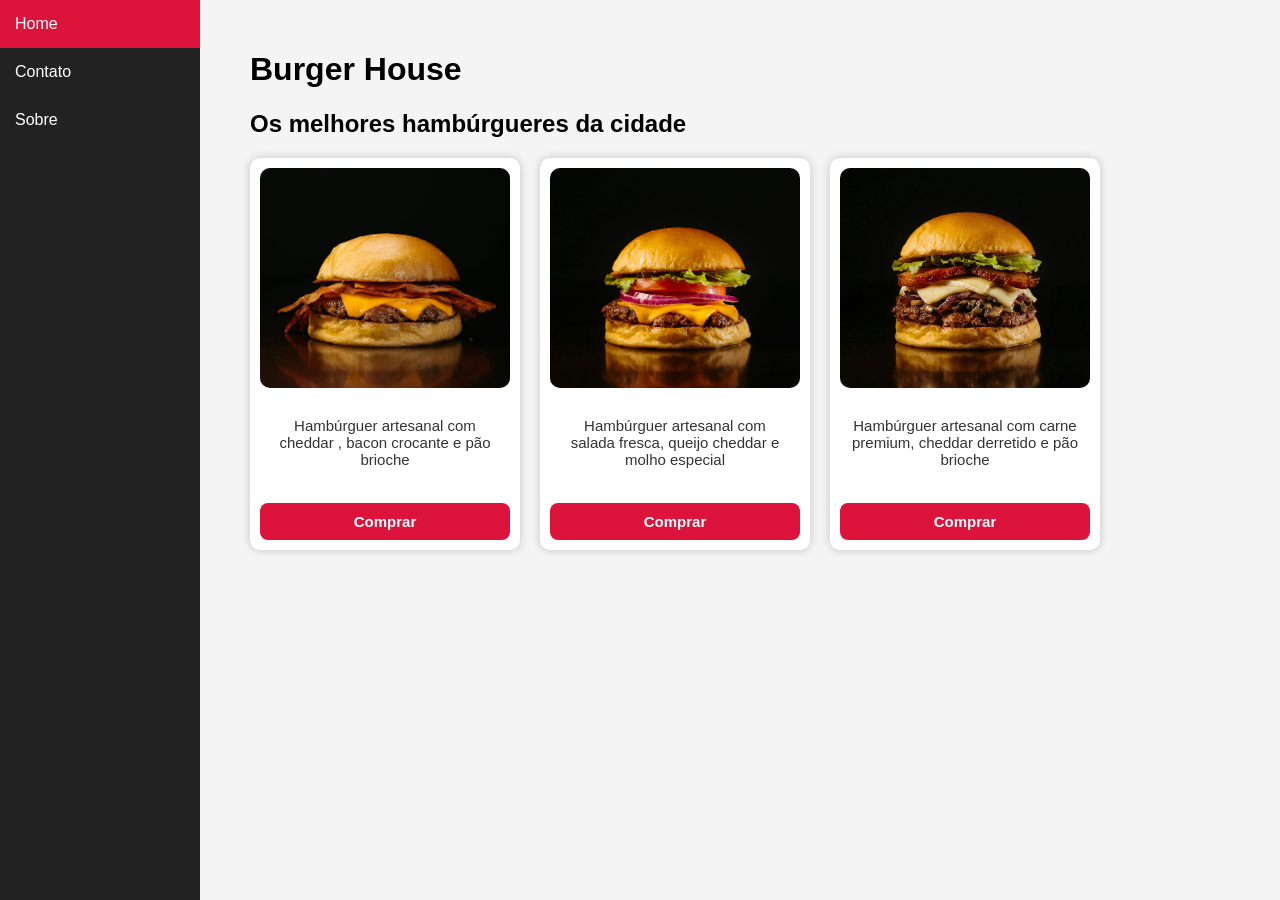
==== html/index.html @ 3adc3c9b "Trabalho facul" ====
<!DOCTYPE html>
<html lang="pt-BR">
<head>
    <meta charset="UTF-8">
    <title>Burger House</title>
    <link rel="icon" type="image/png" href="/img/logo.png">
    <link rel="stylesheet" href="/css/style.css">
</head>

<body>

<div class="sidebar">
    <a class="active" href="index.html">Home</a>
    <a href="form.html">Contato</a>
    <a href="about.html">Sobre</a>
</div>

<div class="content">

    <h1>Burger House</h1>
    <h2>Os melhores hambúrgueres da cidade</h2>

    <div class="cards">

        <div class="card">
            <img src="/img/burger1.jpg" alt="Hamburguer">
            <p class="descricao">Hambúrguer artesanal com cheddar , bacon crocante e pão brioche</p>
            <button onclick="openModal('Tradicional')">
                Comprar
            </button>
        </div>

        <div class="card">
            <img src="/img/burger2.jpg" alt="Hamburguer">
            <p class="descricao">Hambúrguer artesanal com salada fresca, queijo cheddar e molho especial</p>
            <button onclick="openModal('Bacon')">
                Comprar
            </button>
        </div>

        <div class="card">
            <img src="/img/burger3.png" alt="Hamburguer">
            <p class="descricao"> Hambúrguer artesanal com carne premium, cheddar derretido e pão brioche</p>
            <button onclick="openModal('Especial')">
                Comprar
            </button>
        </div>

    </div>
</div>

<div id="modal" class="modal">
    <span class="close" onclick="closeModal()">X</span>

    <h3 id="tituloModal"></h3>
    <p id="textoModal"></p>
</div>

<script src="script/script.js"></script>

</body>
</html>
---- css/style.css ----
body{
    margin:0;
    font-family: Arial;
    background-color:#f4f4f4;
}

.sidebar{
    width:200px;
    height:100%;
    background-color:#222;
    position:fixed;
}

.sidebar a{
    display:block;
    color:white;
    padding:15px;
    text-decoration:none;
}

.sidebar a:hover{
    background-color:#444;
}

.active{
    background-color:crimson;
}

.content{
    margin-left:220px;
    padding:30px;
}

.cards{
    display:flex;
    gap:20px;
    flex-wrap: wrap;
}

.card{
    width:250px;
    background:white;
    padding:10px;
    border-radius:10px;
    box-shadow:0 0 10px rgba(0,0,0,0.2);
}

.card img{
    width:100%;
    height:220px;
    object-fit:cover;
    border-radius:10px;
}

button{
    width:100%;
    padding:10px;
    margin-top:10px;
    background-color:crimson;
    color:white;
    border:none;
    cursor:pointer;
    font-size:15px;
    border-radius:8px;
    font-weight:bold;
    transition:0.3s;
}

button:hover{
    background-color:rgb(252, 28, 73);
    transform:scale(1.03);
}

.modal{
    display:none;
    position:absolute;
    top:30%;
    left:40%;
    background:white;
    padding:20px;
    border-radius:10px;
    box-shadow:0 0 10px rgba(0,0,0,0.3);
}

.close{
    cursor:pointer;
    color:red;
    font-weight:bold;
}

form{
    display:flex;
    flex-direction:column;
    width:300px;
}

input{
    margin-bottom:15px;
    padding:10px;
    border-radius:8px;
    border:1px solid #ccc;
    font-size:15px;
}

input:focus{
    outline:none;
    border:1px solid crimson;
}

textarea{
    width:100%;
    height:120px;
    padding:12px;
    border-radius:8px;
    border:1px solid #ccc;
    resize:none;
    font-size:15px;
    font-family:Arial;
    margin-bottom:15px;
    box-sizing:border-box;
}

textarea:focus{
    outline:none;
    border:1px solid crimson;
}

input[type="submit"]{
    background-color:crimson;
    color:white;
    border:none;
    padding:12px;
    border-radius:8px;
    cursor:pointer;
    font-size:15px;
    font-weight:bold;
    transition:0.3s;
}

input[type="submit"]:hover{
    background-color:rgb(252, 28, 73);
    transform:scale(1.03);
}

.descricao{
    text-align:center;
    padding:10px;
    font-size:15px;
    color:#333;
}

.about-box{
    background-color:white;
    padding:30px;
    border-radius:10px;
    box-shadow:0px 0px 10px rgba(0,0,0,0.1);
    max-width:900px;
}

.about-box h1{
    color:crimson;
    margin-bottom:20px;
    text-align:center;
}

.about-box p{
    font-size:18px;
    line-height:1.6;
    color:#333;
    margin-bottom:15px;
}

.about-info{
    margin-top:30px;
    background-color:#f3f3f3;
    padding:20px;
    border-radius:8px;
}
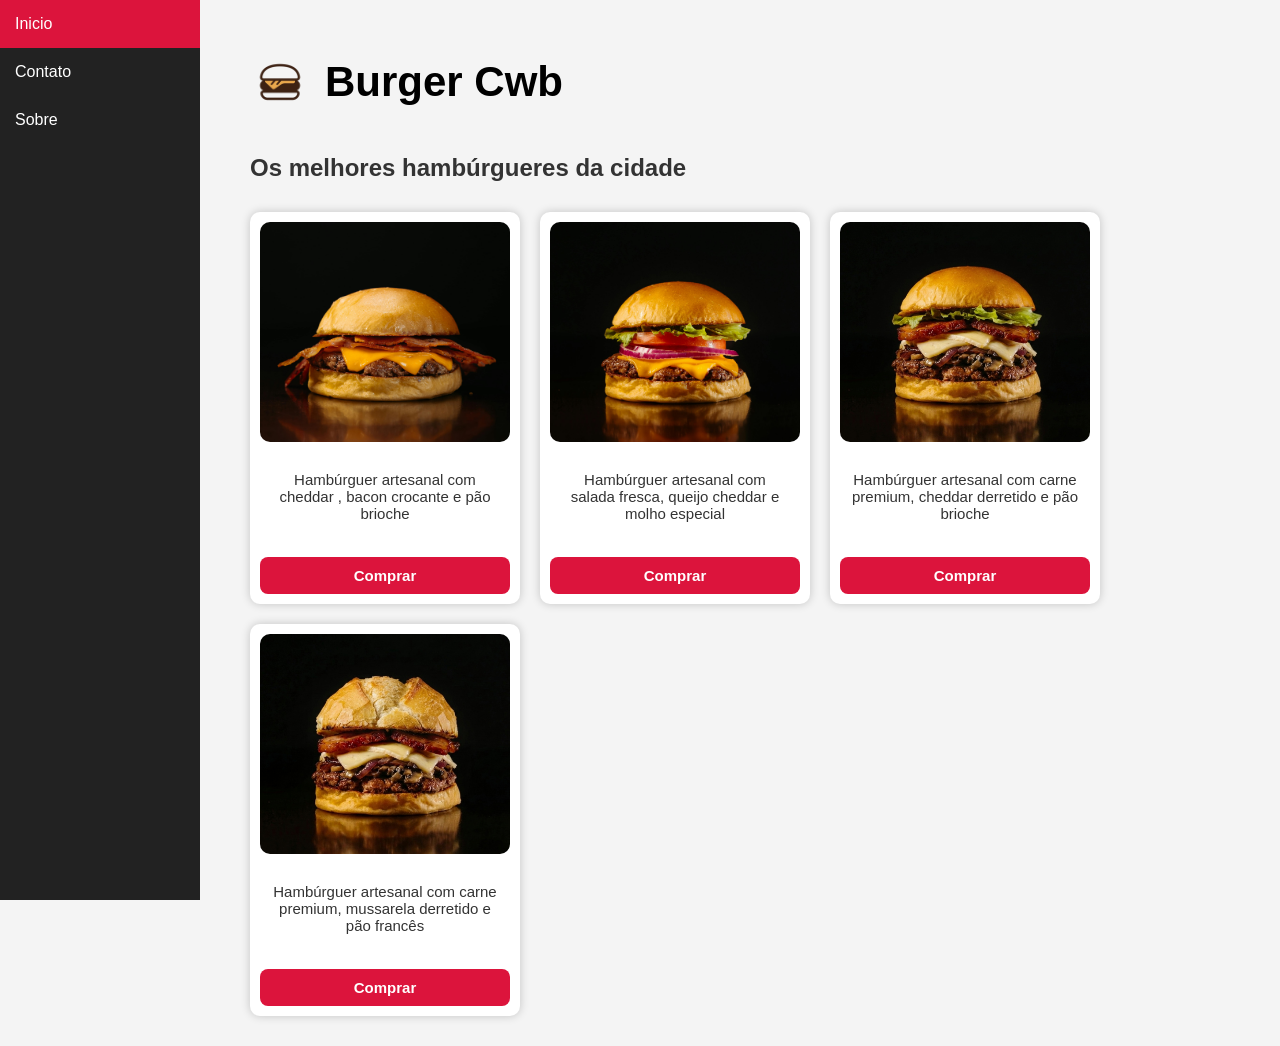
==== commit 3eb813f8: "Melhora funcionalidades e estetica" ====
--- a/html/index.html
+++ b/html/index.html
@@ -2,7 +2,7 @@
 <html lang="pt-BR">
 <head>
     <meta charset="UTF-8">
-    <title>Burger House</title>
+    <title>Burger Cwb</title>
     <link rel="icon" type="image/png" href="/img/logo.png">
     <link rel="stylesheet" href="/css/style.css">
 </head>
@@ -10,14 +10,17 @@
 <body>
 
 <div class="sidebar">
-    <a class="active" href="index.html">Home</a>
+    <a class="active" href="index.html">Inicio</a>
     <a href="form.html">Contato</a>
     <a href="about.html">Sobre</a>
 </div>
 
 <div class="content">
 
-    <h1>Burger House</h1>
+    <div class="titulo-logo">
+    <img src="/img/logo.png" alt="Logo">
+    <h1>Burger Cwb</h1>
+</div>
     <h2>Os melhores hambúrgueres da cidade</h2>
 
     <div class="cards">
@@ -46,6 +49,14 @@
             </button>
         </div>
 
+         <div class="card">
+            <img src="/img/burguer4.png" alt="Hamburguer">
+            <p class="descricao"> Hambúrguer artesanal com carne premium, mussarela derretido e pão francês</p>
+            <button onclick="openModal('Especial')">
+                Comprar
+            </button>
+        </div>
+
     </div>
 </div>
 
--- a/css/style.css
+++ b/css/style.css
@@ -2,6 +2,18 @@
     margin:0;
     font-family: Arial;
     background-color:#f4f4f4;
+}
+
+.titulo-logo{
+    display: flex;
+    align-items: center;
+    gap: 15px;
+}
+
+.titulo-logo img{
+    width: 60px;
+    height: 60px;
+    object-fit: contain;
 }
 
 .sidebar{
@@ -11,6 +23,34 @@
     position:fixed;
 }
 
+h1 {
+    font-size: 42px;
+}
+
+h2 {
+    color: #333;
+    margin-bottom: 30px;
+}
+
+.titulo-contato h1{
+    font-size:40px;
+}
+
+.titulo-contato{
+    display:flex;
+    align-items:center;
+    gap:12px;
+}
+
+.titulo-contato h1{
+    font-size:40px;
+    margin:0;
+}
+
+.titulo-contato .logo-topo{
+    width:45px;
+}
+
 .sidebar a{
     display:block;
     color:white;
@@ -29,6 +69,7 @@
 .content{
     margin-left:220px;
     padding:30px;
+    max-width: 1200px;
 }
 
 .cards{
@@ -94,6 +135,11 @@
     width:300px;
 }
 
+.termo-destaque{
+    color: crimson;
+    font-weight: bold;
+}
+
 input{
     margin-bottom:15px;
     padding:10px;
@@ -119,6 +165,30 @@
     margin-bottom:15px;
     box-sizing:border-box;
 }
+
+.checkbox-termos{
+    display: flex;
+    align-items: center;
+    gap: 10px;
+    margin-bottom: 20px;
+}
+
+.checkbox-termos input[type="checkbox"]{
+    width: auto;
+    margin: 0;
+}
+
+.link-termos{
+    color: #d65a6f;
+    text-decoration: none;
+    font-weight: bold;
+}
+
+.link-termos:hover{
+    color: crimson;
+    text-decoration: underline;
+}
+
 
 textarea:focus{
     outline:none;
